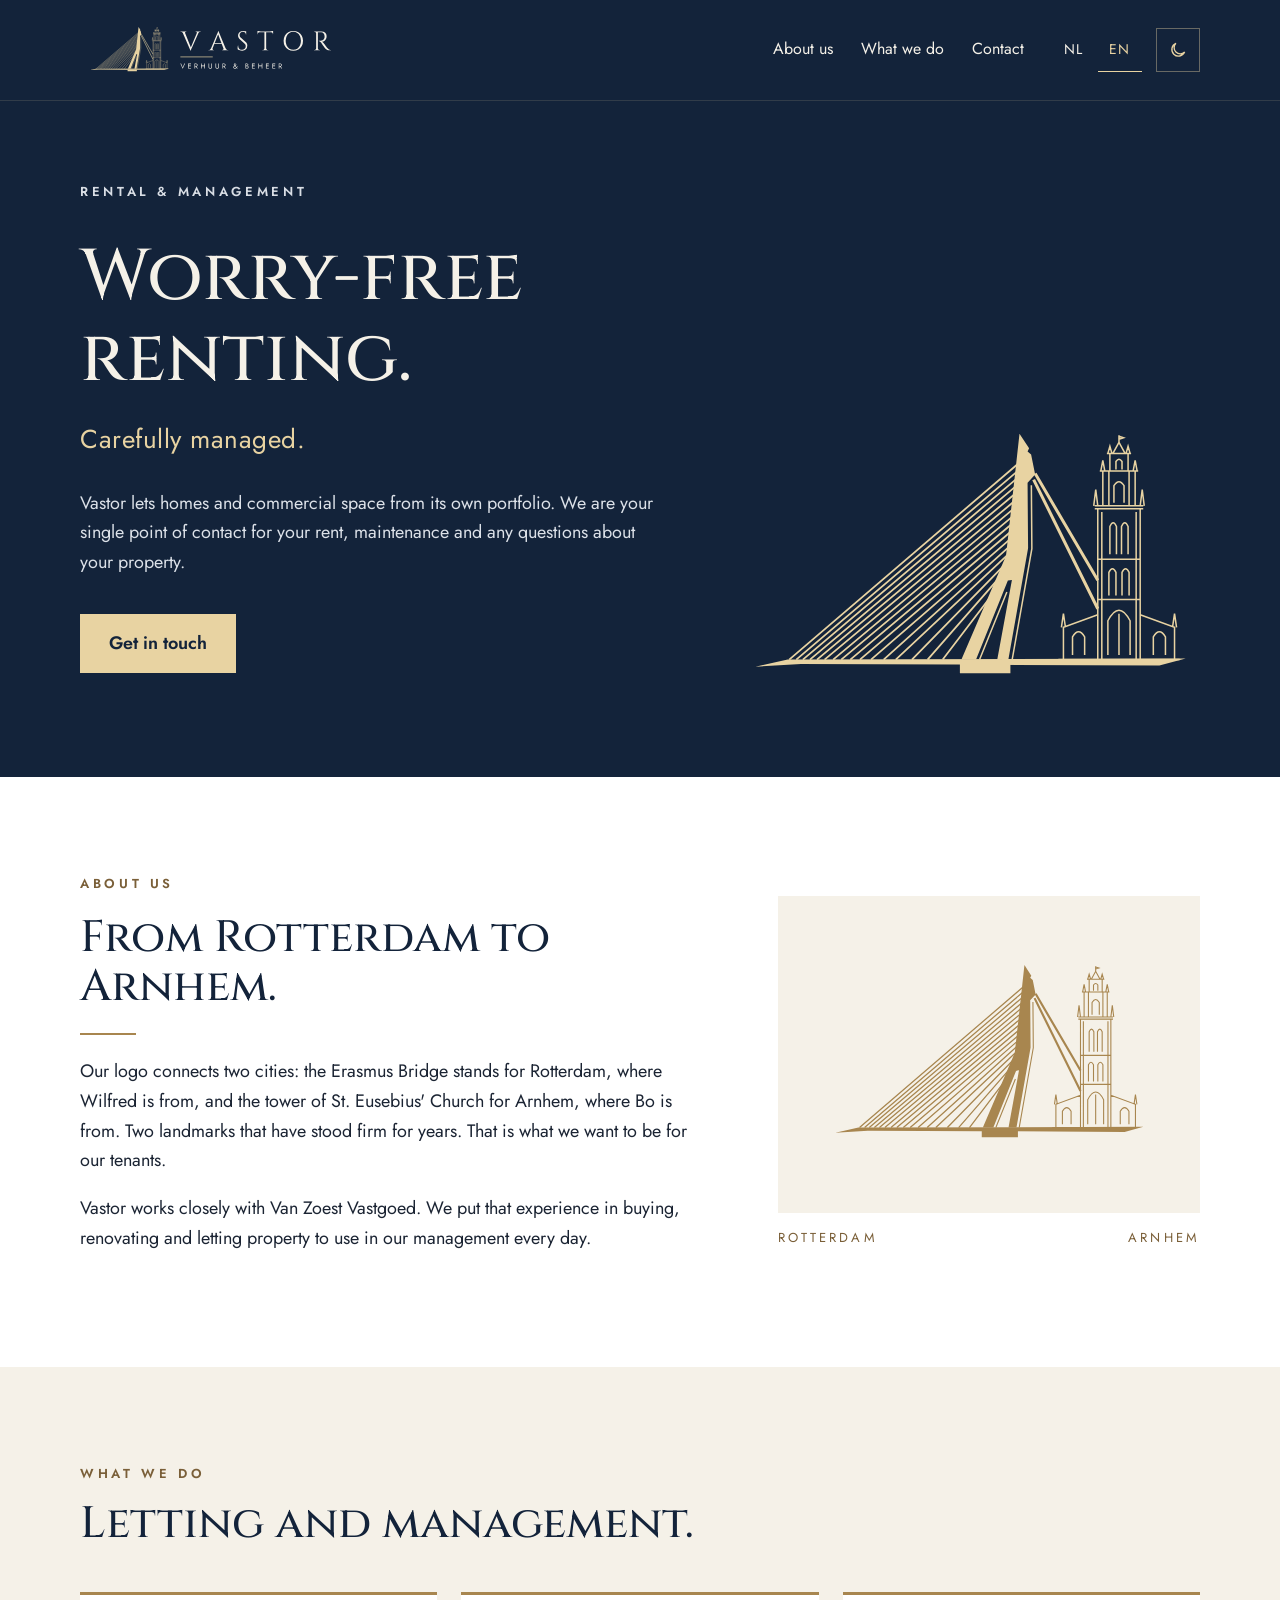
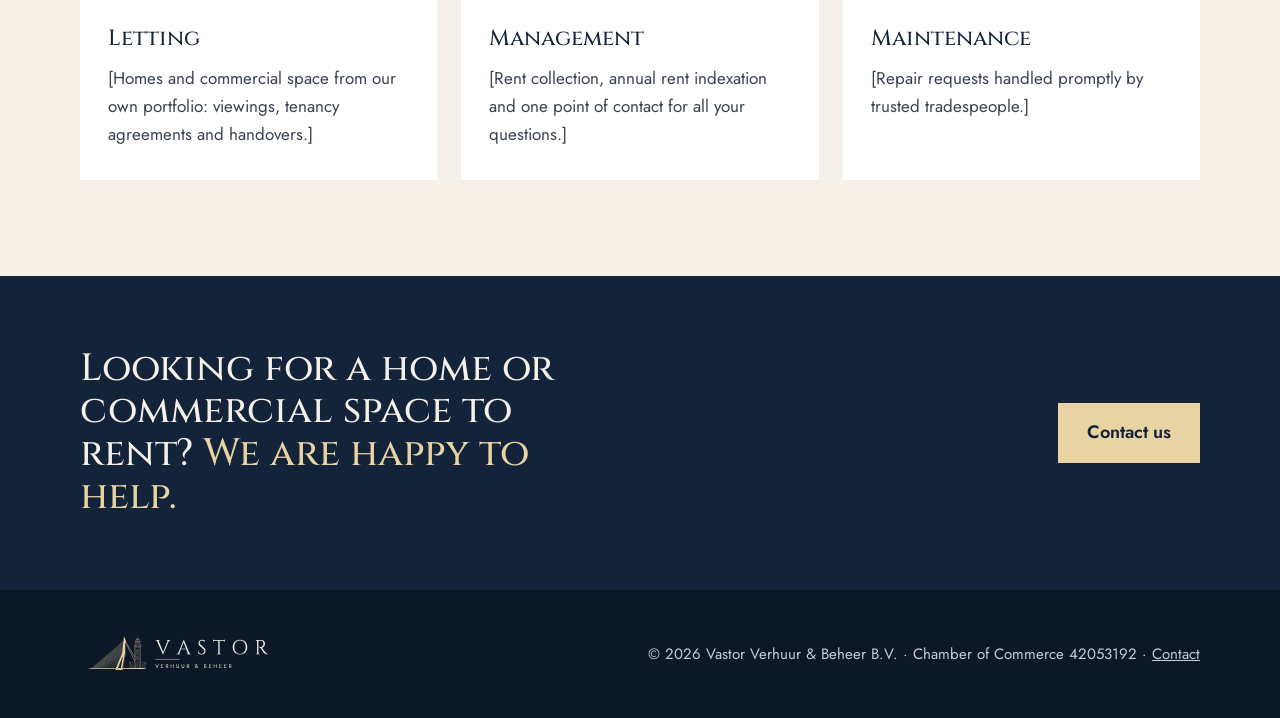
==== en/index.html @ 4216ade6 "Website Vastor Verhuur & Beheer: eerste versie van de Drive (Huisstijl & Logo)" ====
﻿<!doctype html>
<html lang="en">
<head>
<meta charset="utf-8">
<meta name="viewport" content="width=device-width, initial-scale=1">
<title>Vastor Rental &amp; Property Management · Worry-free renting, careful management</title>
<meta name="description" content="Vastor Verhuur &amp; Beheer lets and manages its own property portfolio. Personal, reliable and with clear agreements.">
<meta property="og:type" content="website">
<meta property="og:site_name" content="Vastor Verhuur &amp; Beheer">
<meta property="og:title" content="Vastor Rental &amp; Property Management · Worry-free renting, careful management">
<meta property="og:description" content="Vastor Verhuur &amp; Beheer lets and manages its own property portfolio. Personal, reliable and with clear agreements.">
<meta property="og:url" content="https://vastorbeheer.nl/en/">
<meta property="og:locale" content="en_GB">
<meta property="og:image" content="https://vastorbeheer.nl/assets/og-image.png">
<meta property="og:image:width" content="1200">
<meta property="og:image:height" content="627">
<meta name="twitter:card" content="summary_large_image">
<link rel="alternate" hreflang="nl" href="../index.html">
<link rel="alternate" hreflang="en" href="index.html">
<meta name="color-scheme" content="light dark">
<script>try{var t=localStorage.getItem("vastor-thema");if(t)document.documentElement.setAttribute("data-theme",t)}catch(e){}</script>
<link rel="icon" href="../assets/favicon.svg" type="image/svg+xml">
<link rel="apple-touch-icon" href="../assets/apple-touch-icon.png">
<link rel="stylesheet" href="../assets/style.css">
<script src="../assets/thema.js" defer></script>
</head>
<body>

<header class="kop">
  <div class="container">
    <a class="logo" href="index.html"><img src="../assets/logo-horizontaal-op-blauw.svg" alt="Vastor Verhuur &amp; Beheer" width="260" height="64"></a>
    <div class="navigatie">
      <nav aria-label="Main menu">
        <ul class="menu">
          <li><a href="#over">About us</a></li>
          <li><a href="#diensten">What we do</a></li>
          <li><a href="contact.html">Contact</a></li>
        </ul>
      </nav>
      <div class="instellingen">
        <div class="taal" role="group" aria-label="Language">
          <a href="../index.html" lang="nl" hreflang="nl" aria-label="Nederlands">NL</a>
          <span aria-current="true" lang="en">EN</span>
        </div>
        <button class="thema-knop" type="button" aria-label="Dark mode">
          <svg class="maan" viewBox="0 0 24 24" fill="none" stroke="currentColor" stroke-width="1.6" aria-hidden="true"><path d="M20 14.5A8 8 0 1 1 9.5 4a6.5 6.5 0 0 0 10.5 10.5Z"/></svg>
          <svg class="zon" viewBox="0 0 24 24" fill="none" stroke="currentColor" stroke-width="1.6" aria-hidden="true"><circle cx="12" cy="12" r="4"/><path d="M12 2v2M12 20v2M2 12h2M20 12h2M4.9 4.9l1.4 1.4M17.7 17.7l1.4 1.4M4.9 19.1l1.4-1.4M17.7 6.3l1.4-1.4"/></svg>
        </button>
      </div>
    </div>
  </div>
</header>

<main>
  <section class="opening">
    <div class="container">
      <img class="sier" src="../assets/beeldmerk-op-blauw.svg" alt="" aria-hidden="true">
      <p class="label">Rental &amp; management</p>
      <h1>Worry-free renting.</h1>
      <p class="ondertitel">Carefully managed.</p>
      <p>Vastor lets homes and commercial space from its own portfolio. We are your single point of contact for your rent, maintenance and any questions about your property.</p>
      <a class="knop" href="contact.html">Get in touch</a>
    </div>
  </section>

  <section class="sectie over" id="over">
    <div class="container">
      <div>
        <p class="label">About us</p>
        <h2>From Rotterdam to Arnhem.</h2>
        <hr class="streep">
        <p>Our logo connects two cities: the Erasmus Bridge stands for Rotterdam, where Wilfred is from, and the tower of St. Eusebius' Church for Arnhem, where Bo is from. Two landmarks that have stood firm for years. That is what we want to be for our tenants.</p>
        <p>Vastor works closely with Van Zoest Vastgoed. We put that experience in buying, renovating and letting property to use in our management every day.</p>
      </div>
      <div>
        <div class="beeld">
          <img class="alleen-licht" src="../assets/beeldmerk-nachtblauw.svg" alt="Erasmus Bridge and St. Eusebius' Church">
          <img class="alleen-donker" src="../assets/beeldmerk-op-blauw.svg" alt="Erasmus Bridge and St. Eusebius' Church">
        </div>
        <div class="steden" aria-hidden="true"><span>Rotterdam</span><span>Arnhem</span></div>
      </div>
    </div>
  </section>

  <section class="sectie diensten" id="diensten">
    <div class="container">
      <p class="label">What we do</p>
      <h2>Letting and management.</h2>
      <div class="raster">
        <article class="kaart">
          <h3>Letting</h3>
          <p>[Homes and commercial space from our own portfolio: viewings, tenancy agreements and handovers.]</p>
        </article>
        <article class="kaart">
          <h3>Management</h3>
          <p>[Rent collection, annual rent indexation and one point of contact for all your questions.]</p>
        </article>
        <article class="kaart">
          <h3>Maintenance</h3>
          <p>[Repair requests handled promptly by trusted tradespeople.]</p>
        </article>
      </div>
    </div>
  </section>

  <section class="oproep">
    <div class="container">
      <h2>Looking for a home or commercial space to rent? <span>We are happy to help.</span></h2>
      <a class="knop" href="contact.html">Contact us</a>
    </div>
  </section>
</main>

<footer class="voet">
  <div class="container">
    <img src="../assets/logo-horizontaal-op-blauw.svg" alt="Vastor Verhuur &amp; Beheer" width="195" height="48">
    <p>© 2026 Vastor Verhuur &amp; Beheer B.V. · Chamber of Commerce 42053192 · <a href="contact.html">Contact</a></p>
  </div>
</footer>

</body>
</html>
---- assets/style.css ----
/* Vastor Verhuur & Beheer — huisstijl 1.0, licht en donker. Lettertypen staan op de eigen server (geen Google Fonts). */
@font-face { font-family: "Cinzel"; src: url("fonts/Cinzel.ttf") format("truetype"); font-weight: 400 900; font-style: normal; font-display: swap; }
@font-face { font-family: "Jost"; src: url("fonts/Jost.ttf") format("truetype"); font-weight: 100 900; font-style: normal; font-display: swap; }

/* Huisstijlkleuren */
:root {
  --nachtblauw: #13233A;
  --messing: #A8864F;
  --messing-donker: #7A5F38;
  --champagne: #E8D3A2;
  --mistblauw: #D9DEE5;
  --ivoor: #F5F1E8;
  --kop: "Cinzel", Georgia, serif;
  --tekst: "Jost", Arial, sans-serif;
  --breed: 1120px;
}

/* Licht (standaard) */
:root {
  color-scheme: light;
  --bg: #FFFFFF;
  --bg-alt: var(--ivoor);
  --kaart: #FFFFFF;
  --persoon: var(--ivoor);
  --tekstkleur: #1B2433;
  --tekst-zacht: #3A4250;
  --koptekst: var(--nachtblauw);
  --label: var(--messing-donker);
  --lijn: var(--messing);
  --link: var(--nachtblauw);
  --link-hover: var(--messing-donker);
  --donker-vlak: var(--nachtblauw);
  --voet: #0C1828;
  --beeld-vlak: var(--ivoor);
}

/* Donker */
:root[data-theme="dark"] {
  color-scheme: dark;
  --bg: #0E1A2B;
  --bg-alt: #13233A;
  --kaart: #1A2D47;
  --persoon: #1A2D47;
  --tekstkleur: #E4E8EE;
  --tekst-zacht: #B9C1CD;
  --koptekst: var(--ivoor);
  --label: var(--champagne);
  --lijn: var(--messing);
  --link: var(--champagne);
  --link-hover: #FFFFFF;
  --donker-vlak: #0A1422;
  --voet: #070F1A;
  --beeld-vlak: #13233A;
}
@media (prefers-color-scheme: dark) {
  :root:not([data-theme="light"]) {
    color-scheme: dark;
    --bg: #0E1A2B;
    --bg-alt: #13233A;
    --kaart: #1A2D47;
    --persoon: #1A2D47;
    --tekstkleur: #E4E8EE;
    --tekst-zacht: #B9C1CD;
    --koptekst: var(--ivoor);
    --label: var(--champagne);
    --lijn: var(--messing);
    --link: var(--champagne);
    --link-hover: #FFFFFF;
    --donker-vlak: #0A1422;
    --voet: #070F1A;
    --beeld-vlak: #13233A;
  }
}

* { box-sizing: border-box; }
html { scroll-behavior: smooth; }
body { margin: 0; background: var(--bg); color: var(--tekstkleur); font-family: var(--tekst); font-size: 18px; line-height: 1.65; }
img { max-width: 100%; display: block; }
a { color: var(--link); }
a:hover { color: var(--link-hover); }
:focus-visible { outline: 2px solid var(--messing); outline-offset: 3px; }

.container { width: min(100% - 32px, var(--breed)); margin-inline: auto; }
.label { font-size: 13px; font-weight: 600; letter-spacing: 0.28em; text-transform: uppercase; color: var(--label); margin: 0 0 14px; }
h1, h2, h3 { font-family: var(--kop); color: var(--koptekst); margin: 0; line-height: 1.12; font-weight: 500; }
h2 { font-size: clamp(30px, 4.5vw, 44px); }
h3 { font-size: 22px; }
.streep { width: 56px; height: 2px; background: var(--lijn); margin: 22px 0; border: 0; }

/* Beeld dat per thema wisselt */
.alleen-donker { display: none; }
:root[data-theme="dark"] .alleen-licht { display: none; }
:root[data-theme="dark"] .alleen-donker { display: block; }
@media (prefers-color-scheme: dark) {
  :root:not([data-theme="light"]) .alleen-licht { display: none; }
  :root:not([data-theme="light"]) .alleen-donker { display: block; }
}

/* Kop en menu */
.kop { background: var(--donker-vlak); border-bottom: 1px solid rgba(232, 211, 162, 0.14); }
.kop .container { display: flex; flex-wrap: wrap; gap: 16px 32px; align-items: center; justify-content: space-between; padding-block: 18px; }
.kop .logo img { height: 64px; width: auto; }
.navigatie { display: flex; flex-wrap: wrap; gap: 8px 28px; align-items: center; }
.menu { display: flex; flex-wrap: wrap; gap: 4px 28px; margin: 0; padding: 0; list-style: none; }
.menu a { color: var(--ivoor); text-decoration: none; font-size: 16px; padding: 8px 0; display: inline-block; border-bottom: 1px solid transparent; }
.menu a:hover, .menu a[aria-current="page"] { color: var(--champagne); border-bottom-color: var(--champagne); }
.instellingen { display: flex; align-items: center; gap: 14px; }
.taal { display: flex; gap: 2px; font-size: 14px; letter-spacing: 0.12em; }
.taal a, .taal span { color: var(--ivoor); text-decoration: none; padding: 10px 6px; min-width: 44px; text-align: center; }
.taal [aria-current="true"] { color: var(--champagne); border-bottom: 1px solid var(--champagne); }
.taal a:hover { color: var(--champagne); }
.thema-knop { width: 44px; height: 44px; display: grid; place-items: center; background: transparent; border: 1px solid rgba(232, 211, 162, 0.4); color: var(--champagne); cursor: pointer; padding: 0; }
.thema-knop:hover { border-color: var(--champagne); }
.thema-knop svg { width: 20px; height: 20px; }
.thema-knop .zon { display: none; }
:root[data-theme="dark"] .thema-knop .zon { display: block; }
:root[data-theme="dark"] .thema-knop .maan { display: none; }
@media (prefers-color-scheme: dark) {
  :root:not([data-theme="light"]) .thema-knop .zon { display: block; }
  :root:not([data-theme="light"]) .thema-knop .maan { display: none; }
}

/* Opening */
.opening { background: var(--donker-vlak); color: var(--ivoor); padding: 80px 0 104px; overflow: hidden; }
.opening .container { position: relative; }
.opening .label { color: var(--mistblauw); }
.opening h1 { color: var(--ivoor); font-size: clamp(38px, 6.5vw, 72px); max-width: 13ch; }
.opening .ondertitel { font-size: clamp(20px, 2.6vw, 26px); color: var(--champagne); margin: 18px 0 28px; letter-spacing: 0.02em; }
.opening p { max-width: 580px; margin: 0 0 36px; color: #DCE1E8; }
.opening .sier { position: absolute; right: -20px; bottom: -40px; width: 500px; pointer-events: none; }
@media (max-width: 1100px) { .opening .sier { width: 420px; } }
.opening.klein { padding: 56px 0 72px; }

.knop { display: inline-block; background: var(--champagne); color: var(--nachtblauw); font-weight: 600; text-decoration: none; padding: 14px 28px; border: 1px solid var(--champagne); }
.knop:hover { background: transparent; color: var(--champagne); }

/* Over ons */
.sectie { padding: 96px 0; }
.over .container { display: grid; grid-template-columns: minmax(0, 3fr) minmax(0, 2fr); gap: 64px; align-items: center; }
.over p { margin: 0 0 18px; }
.over .beeld { background: var(--beeld-vlak); aspect-ratio: 4 / 3; display: grid; place-items: center; padding: 32px; }
.over .steden { display: flex; justify-content: space-between; margin-top: 14px; font-size: 13px; letter-spacing: 0.24em; text-transform: uppercase; color: var(--label); }

/* Wat we doen */
.diensten { background: var(--bg-alt); }
.diensten .raster { display: grid; grid-template-columns: repeat(3, minmax(0, 1fr)); gap: 24px; margin-top: 44px; }
.kaart { background: var(--kaart); padding: 32px 28px; border-top: 3px solid var(--lijn); }
.kaart p { margin: 12px 0 0; font-size: 17px; color: var(--tekst-zacht); }

/* Oproep */
.oproep { background: var(--donker-vlak); color: var(--ivoor); padding: 72px 0; }
.oproep .container { display: flex; flex-wrap: wrap; gap: 24px 48px; align-items: center; justify-content: space-between; }
.oproep h2 { color: var(--ivoor); font-size: clamp(26px, 3.6vw, 38px); max-width: 22ch; }
.oproep h2 span { color: var(--champagne); }

/* Contact */
.contact .container { display: grid; grid-template-columns: minmax(0, 1fr) minmax(0, 1fr); gap: 48px; align-items: start; }
.personen { display: flex; flex-direction: column; gap: 20px; }
.persoon { background: var(--persoon); padding: 40px; border-top: 3px solid var(--lijn); }
.persoon .functie { margin: 8px 0 24px; font-size: 13px; font-weight: 600; letter-spacing: 0.28em; text-transform: uppercase; color: var(--label); }
.gegevens { margin: 0; display: grid; grid-template-columns: auto 1fr; gap: 10px 24px; }
.gegevens dt { color: var(--label); font-size: 15px; padding-top: 2px; }
.gegevens dd { margin: 0; overflow-wrap: anywhere; }
.gegevens a { text-decoration: none; border-bottom: 1px solid var(--lijn); }
.contact .uitleg p { margin: 18px 0 0; }

/* Voet */
.voet { background: var(--voet); color: #C5CCD6; padding: 40px 0; font-size: 15px; }
.voet .container { display: flex; flex-wrap: wrap; gap: 16px 32px; align-items: center; justify-content: space-between; }
.voet img { height: 48px; width: auto; }
.voet p { margin: 0; }
.voet a { color: #C5CCD6; }

/* Tablet: iets meer ruimte langs de rand */
@media (min-width: 600px) {
  .container { width: min(100% - 64px, var(--breed)); }
}
/* Tablet staand: beeld bij 'Over ons' niet schermbreed */
@media (min-width: 600px) and (max-width: 820px) {
  .over .beeld, .over .steden { max-width: 440px; }
}

@media (max-width: 820px) {
  body { font-size: 17px; }
  .sectie { padding: 64px 0; }
  .over .container, .contact .container { grid-template-columns: minmax(0, 1fr); gap: 36px; }
  .diensten .raster { grid-template-columns: minmax(0, 1fr); }
  .opening { padding: 48px 0 72px; }
  .opening .sier { display: none; }
  .kop .logo img { height: 48px; }
  .persoon { padding: 28px 24px; }
}
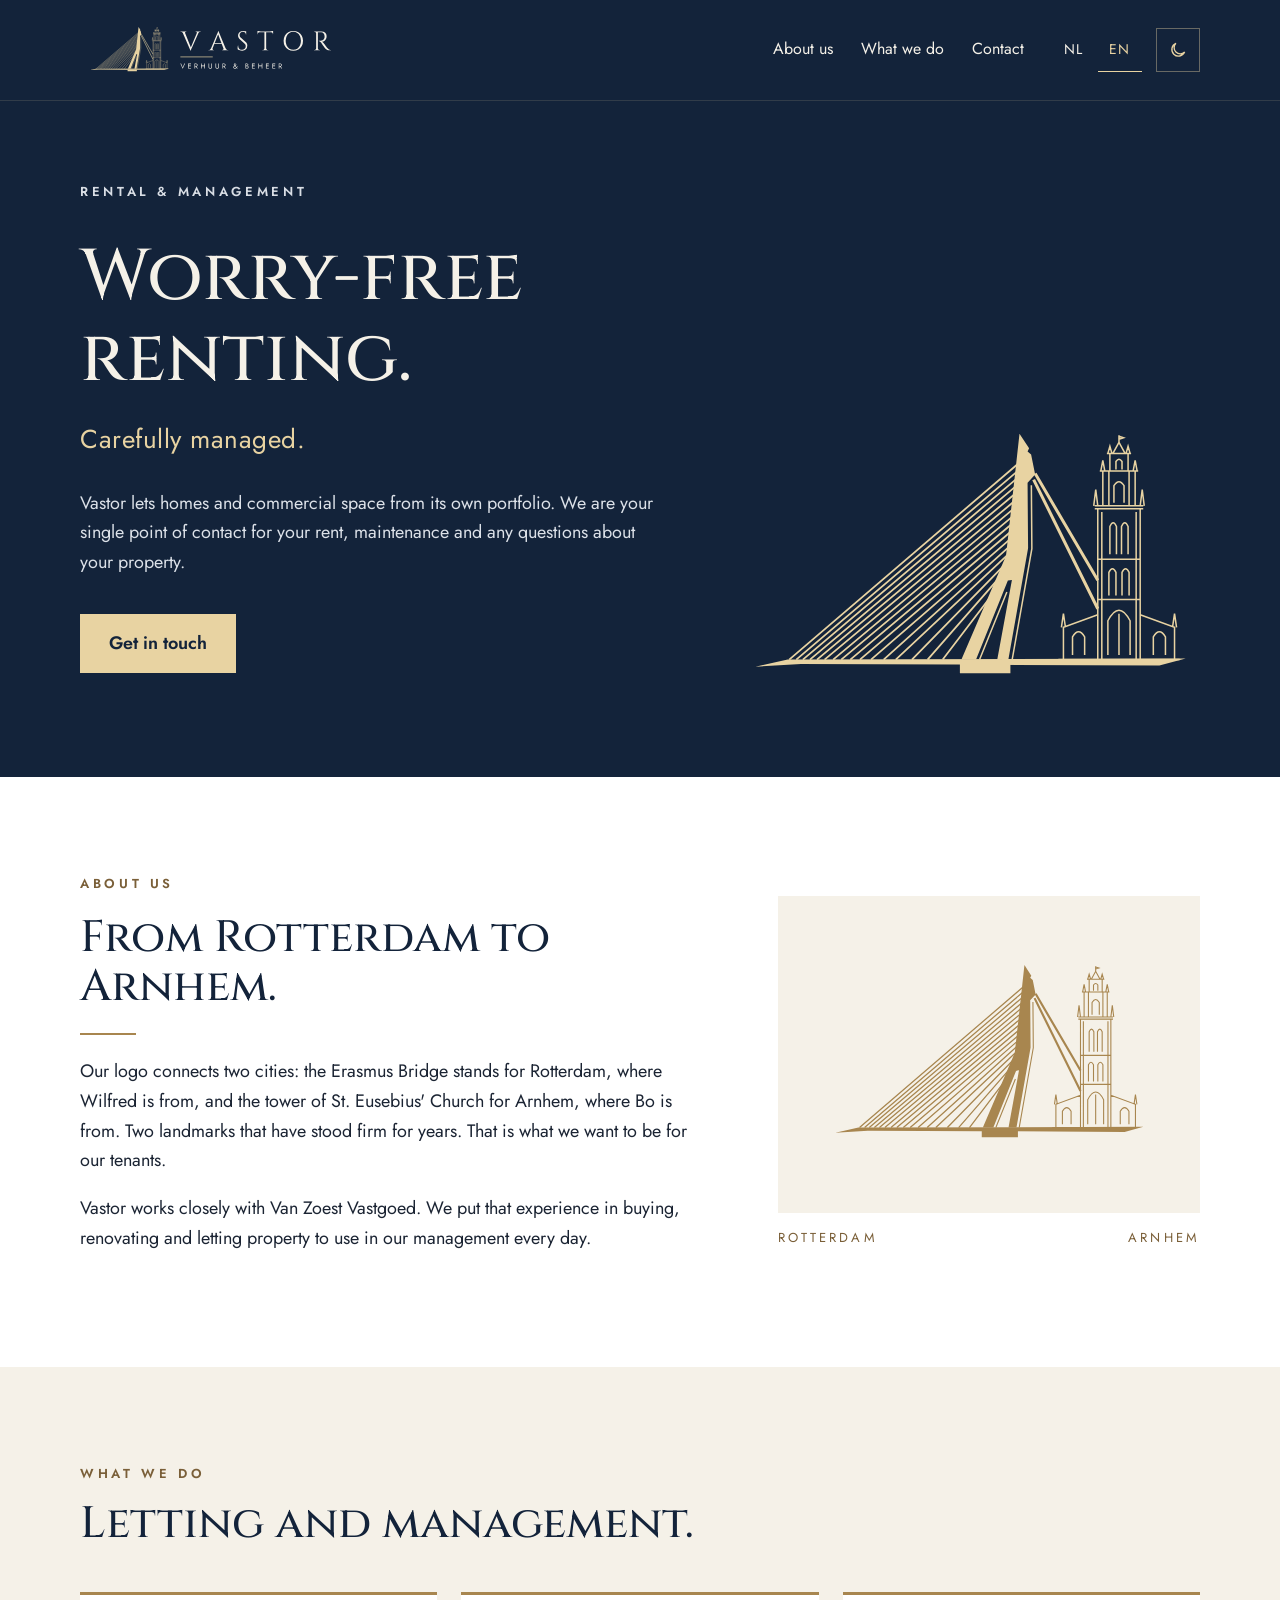
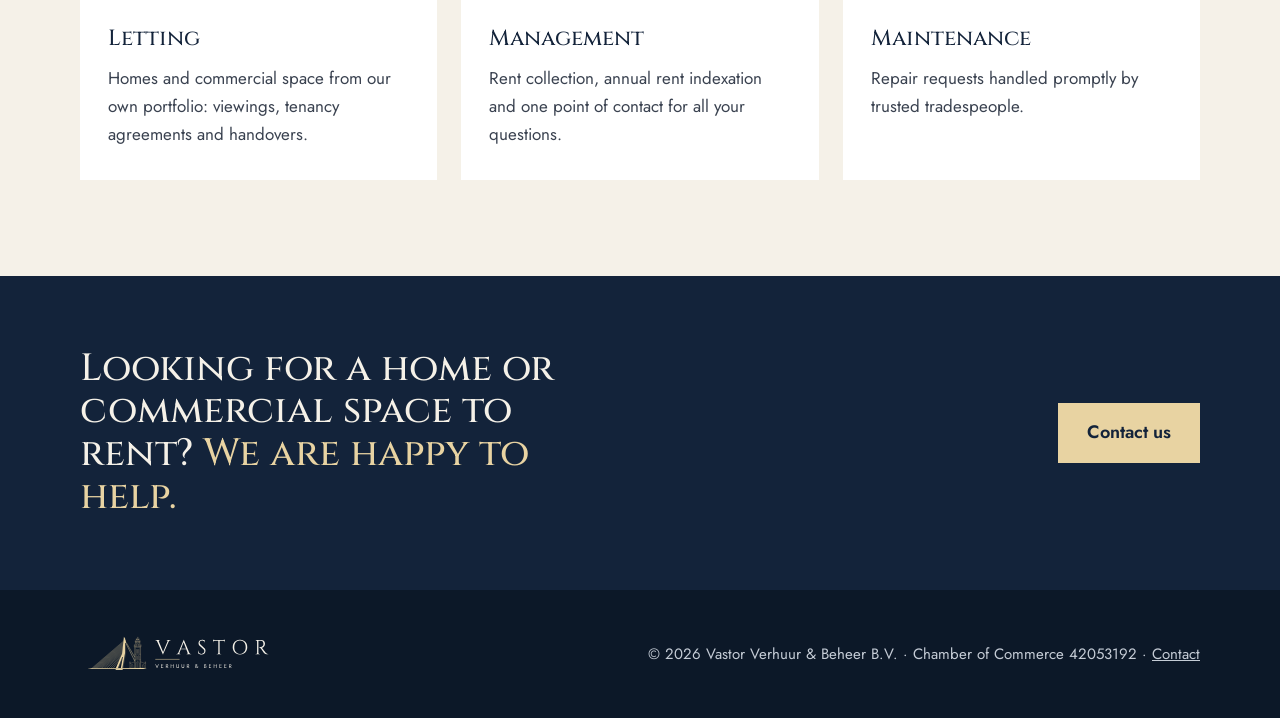
==== commit 56dc9383: "Blokhaken weg bij Verhuur, Beheer, Onderhoud en reactietermijn (NL en EN) Co-Authored-By: Claude Opu" ====
--- a/en/index.html
+++ b/en/index.html
@@ -89,15 +89,15 @@
       <div class="raster">
         <article class="kaart">
           <h3>Letting</h3>
-          <p>[Homes and commercial space from our own portfolio: viewings, tenancy agreements and handovers.]</p>
+          <p>Homes and commercial space from our own portfolio: viewings, tenancy agreements and handovers.</p>
         </article>
         <article class="kaart">
           <h3>Management</h3>
-          <p>[Rent collection, annual rent indexation and one point of contact for all your questions.]</p>
+          <p>Rent collection, annual rent indexation and one point of contact for all your questions.</p>
         </article>
         <article class="kaart">
           <h3>Maintenance</h3>
-          <p>[Repair requests handled promptly by trusted tradespeople.]</p>
+          <p>Repair requests handled promptly by trusted tradespeople.</p>
         </article>
       </div>
     </div>
